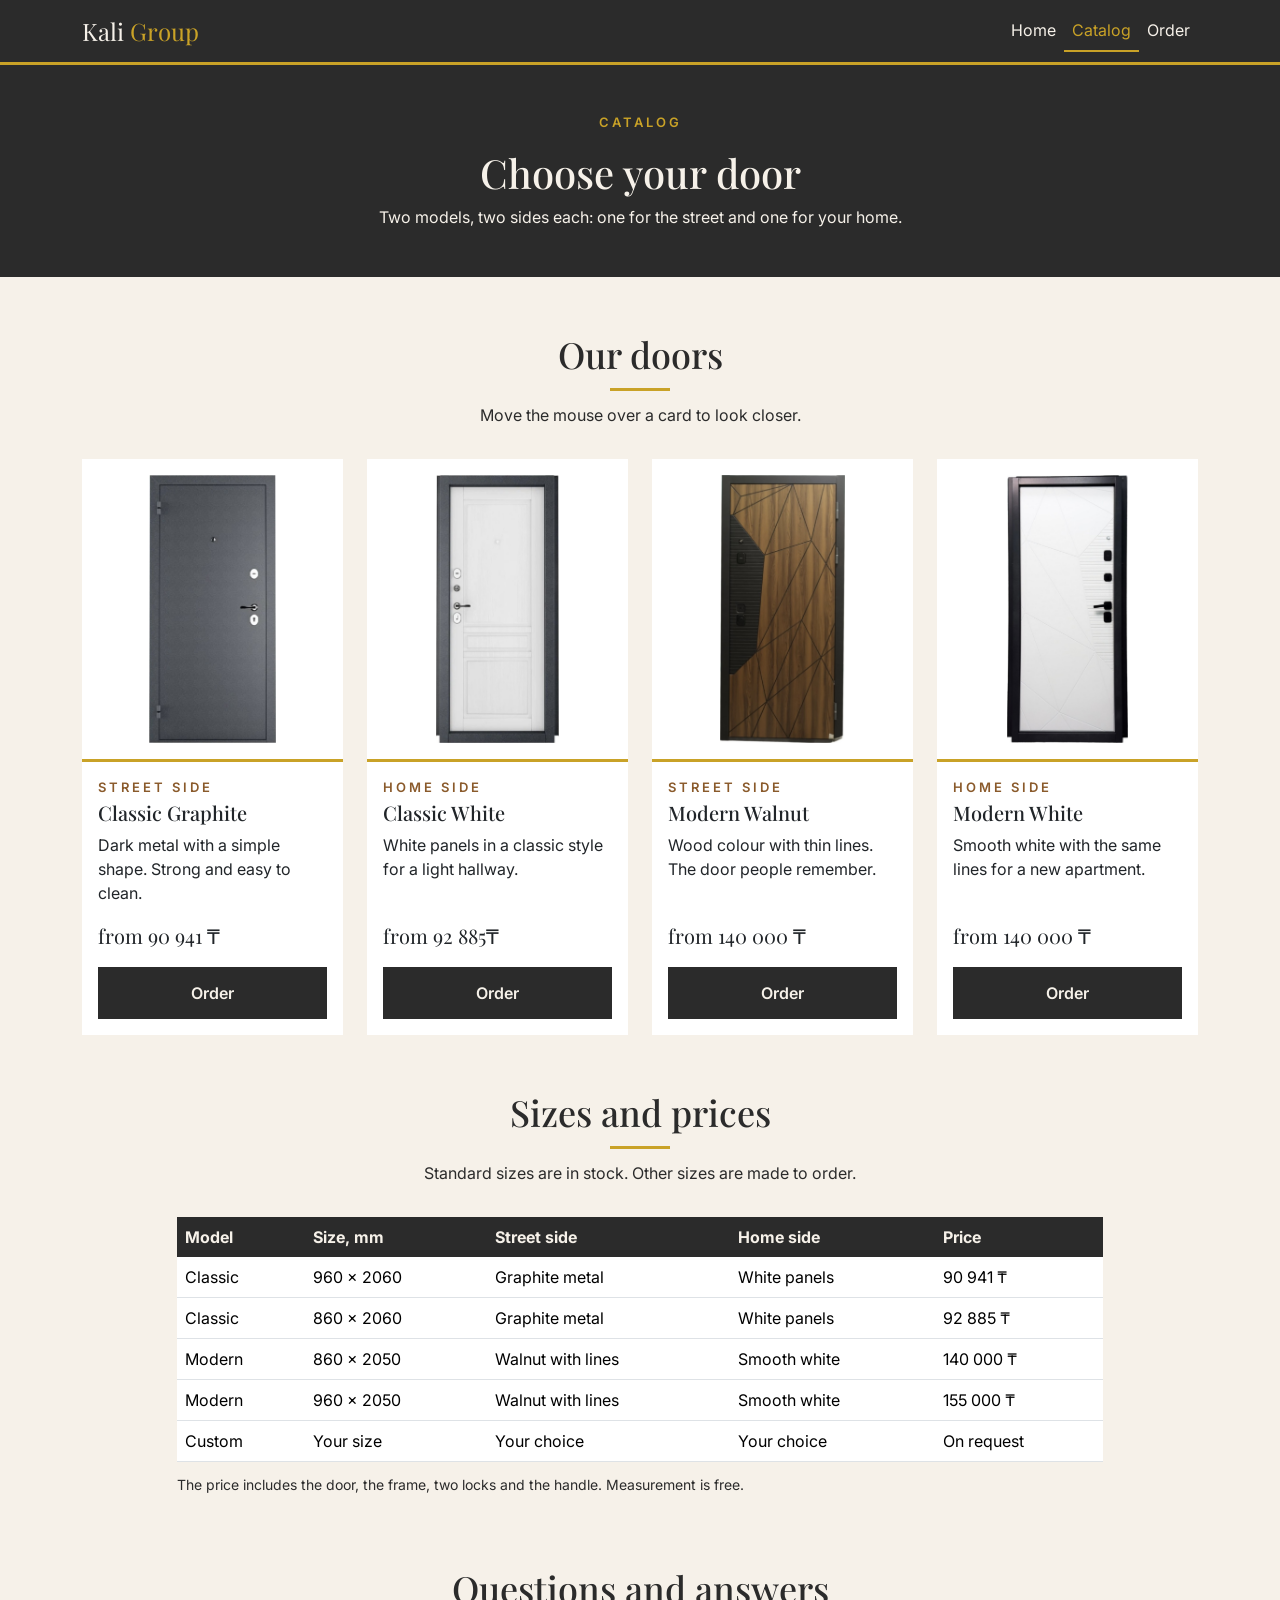
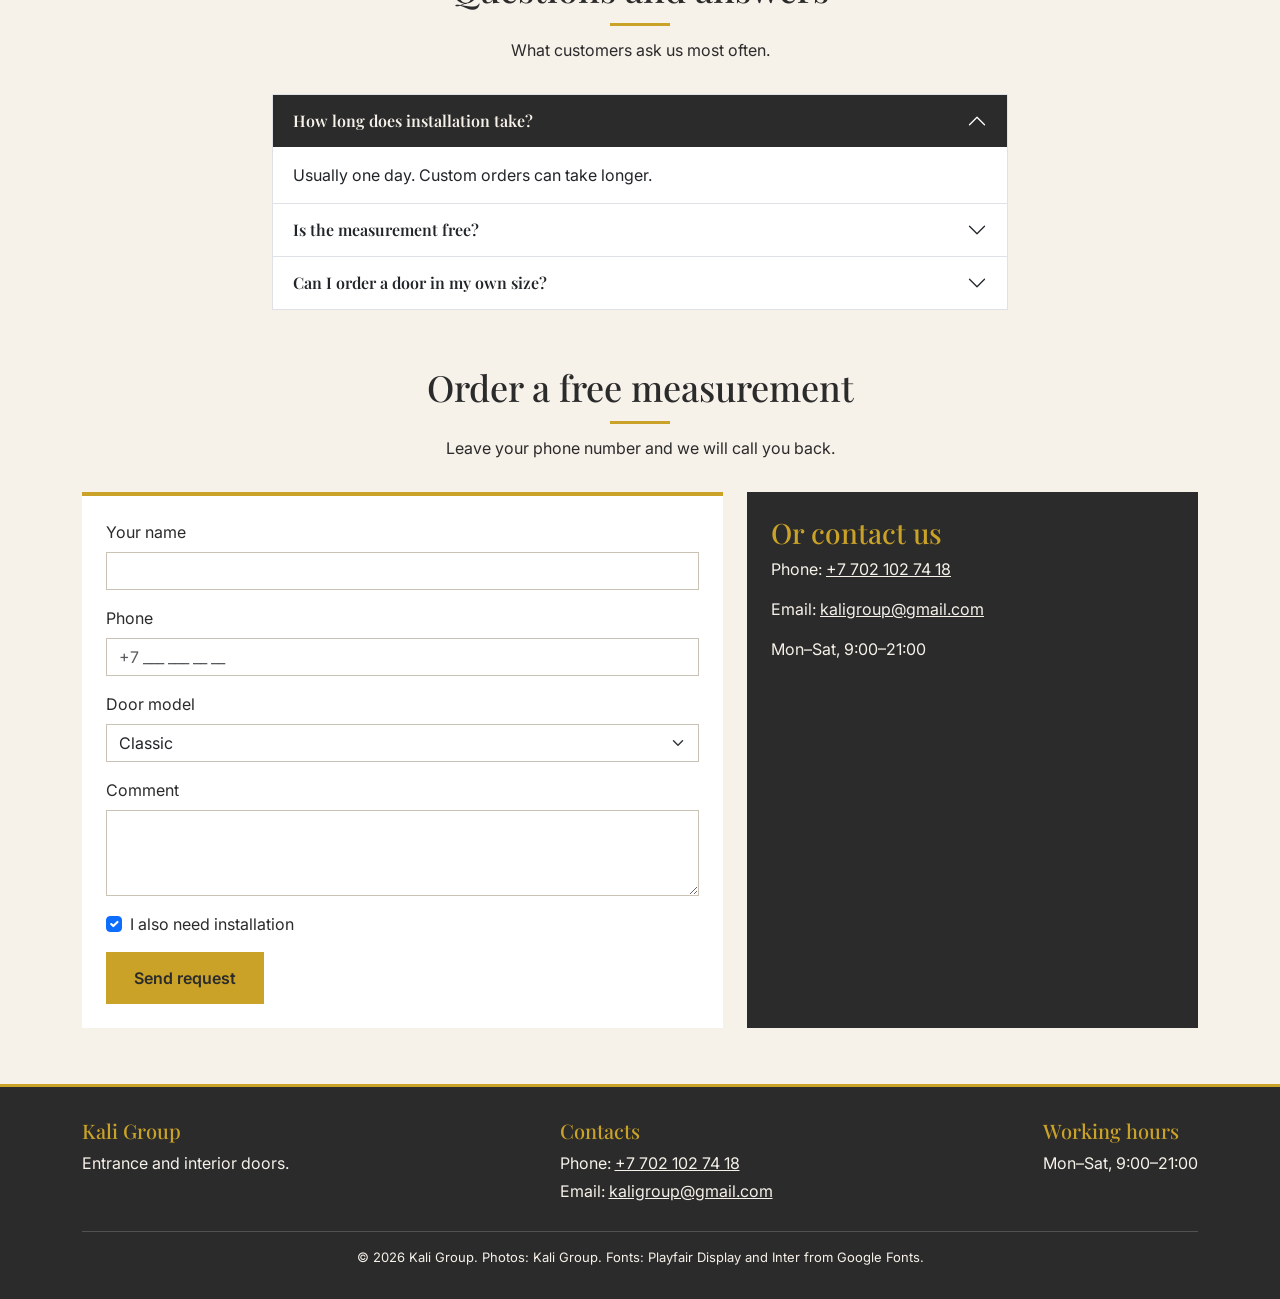
==== catalog.html @ c983450b "Add files via upload" ====
<!DOCTYPE html>
<html lang="en">
<head>
  <meta charset="UTF-8">
  <meta name="viewport" content="width=device-width, initial-scale=1">
  <title>Catalog | Kali Group</title>

  <link href="https://fonts.googleapis.com/css2?family=Inter:wght@400;600&family=Playfair+Display:wght@600;700&display=swap" rel="stylesheet">
  <link href="https://cdn.jsdelivr.net/npm/bootstrap@5.3.3/dist/css/bootstrap.min.css" rel="stylesheet">
  <link href="style.css" rel="stylesheet">
</head>
<body>

  <header class="sticky-top">
    <nav class="navbar navbar-expand-md site-nav">
      <div class="container">
        <a class="navbar-brand" href="index.html">Kali <span>Group</span></a>

        <button class="navbar-toggler" type="button" data-bs-toggle="collapse" data-bs-target="#mainMenu"
                aria-controls="mainMenu" aria-expanded="false" aria-label="Open menu">
          <span class="navbar-toggler-icon"></span>
        </button>

        <div class="collapse navbar-collapse" id="mainMenu">
          <ul class="navbar-nav ms-auto">
            <li class="nav-item"><a class="nav-link" href="index.html">Home</a></li>
            <li class="nav-item"><a class="nav-link active" href="catalog.html">Catalog</a></li>
            <li class="nav-item"><a class="nav-link" href="#order">Order</a></li>
          </ul>
        </div>
      </div>
    </nav>
  </header>

  <main>

    <section class="page-head">
      <p class="kicker">Catalog</p>
      <h1>Choose your door</h1>
      <p class="mb-0">Two models, two sides each: one for the street and one for your home.</p>
    </section>

    <section class="section" id="doors">
      <div class="container">
        <h2 class="section-title">Our doors</h2>
        <p class="section-text">Move the mouse over a card to look closer.</p>

        <div class="row g-4">

          <div class="col-12 col-md-6 col-lg-3">
            <article class="card door-card h-100">
              <img src="images/door-classic-outside.jpg" class="card-img-top" alt="Classic door, graphite street side">
              <div class="card-body d-flex flex-column">
                <p class="kicker mb-1">Street side</p>
                <h3 class="h5">Classic Graphite</h3>
                <p>Dark metal with a simple shape. Strong and easy to clean.</p>
                <p class="door-price mt-auto">from 90 941 ₸</p>
                <a href="#order" class="button button-dark text-center">Order</a>
              </div>
            </article>
          </div>

          <div class="col-12 col-md-6 col-lg-3">
            <article class="card door-card h-100">
              <img src="images/door-classic-inside.jpg" class="card-img-top" alt="Classic door, white home side with panels">
              <div class="card-body d-flex flex-column">
                <p class="kicker mb-1">Home side</p>
                <h3 class="h5">Classic White</h3>
                <p>White panels in a classic style for a light hallway.</p>
                <p class="door-price mt-auto">from 92 885₸</p>
                <a href="#order" class="button button-dark text-center">Order</a>
              </div>
            </article>
          </div>

          <div class="col-12 col-md-6 col-lg-3">
            <article class="card door-card h-100">
              <img src="images/door-modern-outside.jpg" class="card-img-top" alt="Modern door, walnut street side with lines">
              <div class="card-body d-flex flex-column">
                <p class="kicker mb-1">Street side</p>
                <h3 class="h5">Modern Walnut</h3>
                <p>Wood colour with thin lines. The door people remember.</p>
                <p class="door-price mt-auto">from 140 000 ₸</p>
                <a href="#order" class="button button-dark text-center">Order</a>
              </div>
            </article>
          </div>

          <div class="col-12 col-md-6 col-lg-3">
            <article class="card door-card h-100">
              <img src="images/door-modern-inside.jpg" class="card-img-top" alt="Modern door, white home side with lines">
              <div class="card-body d-flex flex-column">
                <p class="kicker mb-1">Home side</p>
                <h3 class="h5">Modern White</h3>
                <p>Smooth white with the same lines for a new apartment.</p>
                <p class="door-price mt-auto">from 140 000 ₸</p>
                <a href="#order" class="button button-dark text-center">Order</a>
              </div>
            </article>
          </div>

        </div>
      </div>
    </section>

    <section class="section pt-0" id="prices">
      <div class="container">
        <h2 class="section-title">Sizes and prices</h2>
        <p class="section-text">Standard sizes are in stock. Other sizes are made to order.</p>

        <div class="row justify-content-center">
          <div class="col-12 col-lg-10">
            <div class="table-responsive">
              <table class="table price-table">
                <thead>
                  <tr>
                    <th scope="col">Model</th>
                    <th scope="col">Size, mm</th>
                    <th scope="col" class="d-none d-md-table-cell">Street side</th>
                    <th scope="col" class="d-none d-md-table-cell">Home side</th>
                    <th scope="col">Price</th>
                  </tr>
                </thead>
                <tbody>
                  <tr>
                    <td>Classic</td>
                    <td>960 × 2060</td>
                    <td class="d-none d-md-table-cell">Graphite metal</td>
                    <td class="d-none d-md-table-cell">White panels</td>
                    <td>90 941 ₸</td>
                  </tr>
                  <tr>
                    <td>Classic</td>
                    <td>860 × 2060</td>
                    <td class="d-none d-md-table-cell">Graphite metal</td>
                    <td class="d-none d-md-table-cell">White panels</td>
                    <td>92 885 ₸</td>
                  </tr>
                  <tr>
                    <td>Modern</td>
                    <td>860 × 2050</td>
                    <td class="d-none d-md-table-cell">Walnut with lines</td>
                    <td class="d-none d-md-table-cell">Smooth white</td>
                    <td>140 000 ₸</td>
                  </tr>
                  <tr>
                    <td>Modern</td>
                    <td>960 × 2050</td>
                    <td class="d-none d-md-table-cell">Walnut with lines</td>
                    <td class="d-none d-md-table-cell">Smooth white</td>
                    <td>155 000 ₸</td>
                  </tr>
                  <tr>
                    <td>Custom</td>
                    <td>Your size</td>
                    <td class="d-none d-md-table-cell">Your choice</td>
                    <td class="d-none d-md-table-cell">Your choice</td>
                    <td>On request</td>
                  </tr>
                </tbody>
              </table>
            </div>
            <p class="table-note">The price includes the door, the frame, two locks and the handle. Measurement is free.</p>
          </div>
        </div>
      </div>
    </section>

    <section class="section pt-0 faq" id="faq">
      <div class="container">
        <h2 class="section-title">Questions and answers</h2>
        <p class="section-text">What customers ask us most often.</p>

        <div class="row justify-content-center">
          <div class="col-12 col-lg-8">
            <div class="accordion" id="faqList">

              <div class="accordion-item">
                <h3 class="accordion-header">
                  <button class="accordion-button" type="button" data-bs-toggle="collapse" data-bs-target="#faq1">
                    How long does installation take?
                  </button>
                </h3>
                <div id="faq1" class="accordion-collapse collapse show" data-bs-parent="#faqList">
                  <div class="accordion-body">Usually one day. Custom orders can take longer.</div>
                </div>
              </div>

              <div class="accordion-item">
                <h3 class="accordion-header">
                  <button class="accordion-button collapsed" type="button" data-bs-toggle="collapse" data-bs-target="#faq2">
                    Is the measurement free?
                  </button>
                </h3>
                <div id="faq2" class="accordion-collapse collapse" data-bs-parent="#faqList">
                  <div class="accordion-body">Yes, the measurement is free when you order a door from us.</div>
                </div>
              </div>

              <div class="accordion-item">
                <h3 class="accordion-header">
                  <button class="accordion-button collapsed" type="button" data-bs-toggle="collapse" data-bs-target="#faq3">
                    Can I order a door in my own size?
                  </button>
                </h3>
                <div id="faq3" class="accordion-collapse collapse" data-bs-parent="#faqList">
                  <div class="accordion-body">Yes, we make doors in any size and colour.</div>
                </div>
              </div>

            </div>
          </div>
        </div>
      </div>
    </section>

    <section class="section pt-0" id="order">
      <div class="container">
        <h2 class="section-title">Order a free measurement</h2>
        <p class="section-text">Leave your phone number and we will call you back.</p>

        <div class="row g-4">

          <div class="col-12 col-md-7">
            <form class="order-form">
              <div class="mb-3">
                <label for="name" class="form-label">Your name</label>
                <input type="text" id="name" name="name" class="form-control" required>
              </div>
              <div class="mb-3">
                <label for="phone" class="form-label">Phone</label>
                <input type="tel" id="phone" name="phone" class="form-control" placeholder="+7 ___ ___ __ __" required>
              </div>
              <div class="mb-3">
                <label for="model" class="form-label">Door model</label>
                <select id="model" name="model" class="form-select">
                  <option>Classic</option>
                  <option>Modern</option>
                  <option>Custom size</option>
                  <option>I need advice</option>
                </select>
              </div>
              <div class="mb-3">
                <label for="message" class="form-label">Comment</label>
                <textarea id="message" name="message" class="form-control" rows="3"></textarea>
              </div>
              <div class="form-check mb-3">
                <input type="checkbox" id="install" name="install" class="form-check-input" checked>
                <label for="install" class="form-check-label">I also need installation</label>
              </div>
              <button type="submit" class="button">Send request</button>
            </form>
          </div>

          <div class="col-12 col-md-5">
            <aside class="order-info">
              <h3>Or contact us</h3>
              <p>Phone: <a href="tel:+77021027418">+7 702 102 74 18</a></p>
              <p>Email: <a href="mailto:kaligroup@gmail.com">kaligroup@gmail.com</a></p>
              <p class="mb-0">Mon–Sat, 9:00–21:00</p>
            </aside>
          </div>

        </div>
      </div>
    </section>

  </main>

  <footer class="site-footer">
    <div class="container">
      <div class="footer-inner">
        <div>
          <h3>Kali Group</h3>
          <p>Entrance and interior doors.</p>
        </div>
        <div>
          <h3>Contacts</h3>
          <p>Phone: <a href="tel:+77021027418">+7 702 102 74 18</a></p>
          <p>Email: <a href="mailto:kaligroup@gmail.com">kaligroup@gmail.com</a></p>
        </div>
        <div>
          <h3>Working hours</h3>
          <p>Mon–Sat, 9:00–21:00</p>
        </div>
      </div>
      <p class="footer-credit">&copy; 2026 Kali Group. Photos: Kali Group. Fonts: Playfair Display and Inter from Google Fonts.</p>
    </div>
  </footer>

  <script src="https://cdn.jsdelivr.net/npm/bootstrap@5.3.3/dist/js/bootstrap.bundle.min.js"></script>
</body>
</html>
---- style.css ----
:root {
  --graphite: #2b2b2b;
  --walnut: #8a5a2b;
  --cream: #f6f1e9;
  --brass: #c9a227;
  --white: #ffffff;
}

html {
  scroll-behavior: smooth;
}

body {
  font-family: "Inter", sans-serif;
  background-color: var(--cream);
  color: var(--graphite);
}

h1, h2, h3 {
  font-family: "Playfair Display", serif;
}

section {
  scroll-margin-top: 70px;
}

.section {
  padding: 56px 0;
}

.section-title {
  text-align: center;
  font-size: 30px;
  margin-bottom: 12px;
}

.section-title::after {
  content: "";
  display: block;
  width: 60px;
  height: 3px;
  margin: 12px auto 0;
  background-color: var(--brass);
}

.section-text {
  text-align: center;
  margin-bottom: 32px;
}

.kicker {
  text-transform: uppercase;
  letter-spacing: 3px;
  font-size: 13px;
  font-weight: 600;
  color: var(--walnut);
}

/* Buttons */

.button {
  display: inline-block;
  padding: 12px 26px;
  border: 2px solid var(--brass);
  background-color: var(--brass);
  color: var(--graphite);
  font-weight: 600;
  text-decoration: none;
  transition: background-color 0.3s, color 0.3s, border-color 0.3s;
}

.button:hover {
  background-color: var(--walnut);
  border-color: var(--walnut);
  color: var(--cream);
}

.button-line {
  background-color: transparent;
  border-color: var(--graphite);
}

.button-line:hover {
  background-color: var(--graphite);
  border-color: var(--graphite);
}

.button-dark {
  background-color: var(--graphite);
  border-color: var(--graphite);
  color: var(--cream);
}

/* Navbar */

.site-nav {
  background-color: var(--graphite);
  border-bottom: 3px solid var(--brass);
}

.site-nav .navbar-brand {
  font-family: "Playfair Display", serif;
  font-size: 24px;
  color: var(--cream);
}

.site-nav .navbar-brand span {
  color: var(--brass);
}

.site-nav .nav-link {
  color: var(--cream);
  border-bottom: 2px solid transparent;
  transition: color 0.3s, border-color 0.3s;
}

.site-nav .nav-link:hover,
.site-nav .nav-link.active {
  color: var(--brass);
  border-bottom-color: var(--brass);
}

.site-nav .navbar-toggler {
  border-color: var(--brass);
  border-radius: 0;
}

.site-nav .navbar-toggler-icon {
  filter: invert(1);
}

/* Hero with the door */

.hero {
  padding: 48px 0;
  overflow: hidden;
}

.hero h1 {
  font-size: 36px;
  font-weight: 700;
}

.door {
  display: grid;
  width: 200px;
  height: 412px;
  margin: 0 auto;
  border: 10px solid var(--graphite);
  perspective: 1200px;
  cursor: pointer;
  box-shadow: 0 20px 30px rgba(0, 0, 0, 0.25);
}

.door-room,
.door-leaf {
  grid-area: 1 / 1;
}

.door-room {
  display: flex;
  align-items: center;
  justify-content: center;
  text-align: center;
  background: radial-gradient(circle, #fff7d6, #e8c96a);
  font-family: "Playfair Display", serif;
  font-size: 24px;
  color: var(--walnut);
}

.door-leaf {
  background-image: url("images/door-modern-outside.jpg");
  background-size: cover;
  background-position: center;
  transform-origin: left center;
  transition: transform 1s;
}

.door:hover .door-leaf,
.door:focus .door-leaf {
  transform: rotateY(-75deg);
}

.door-hint {
  margin-top: 16px;
  text-align: center;
  font-size: 14px;
  color: var(--walnut);
}

/* Services: own Grid */

.services {
  padding: 56px 16px;
  background-color: var(--graphite);
  color: var(--cream);
}

.services-inner {
  max-width: 1140px;
  margin: 0 auto;
}

.services-list {
  display: grid;
  grid-template-columns: 1fr;
  gap: 16px;
}

.service-item {
  padding: 24px;
  border: 1px solid rgba(201, 162, 39, 0.4);
  transition: transform 0.3s, border-color 0.3s;
}

.service-item:hover {
  transform: translateY(-6px);
  border-color: var(--brass);
}

.service-number {
  font-family: "Playfair Display", serif;
  font-size: 32px;
  color: var(--brass);
}

.service-item h3 {
  font-size: 20px;
  margin-bottom: 8px;
}

.service-item p {
  margin-bottom: 0;
}

/* Steps: Flexbox */

.steps {
  display: flex;
  flex-direction: column;
  gap: 16px;
}

.step {
  flex: 1 1 40%;
  padding: 24px;
  background-color: var(--white);
  border-top: 4px solid var(--walnut);
  text-align: center;
}

.step-number {
  display: flex;
  align-items: center;
  justify-content: center;
  width: 48px;
  height: 48px;
  margin: 0 auto 12px;
  border-radius: 50%;
  background-color: var(--graphite);
  color: var(--brass);
  font-family: "Playfair Display", serif;
  font-size: 20px;
}

.step h3 {
  font-size: 18px;
}

.step p {
  margin-bottom: 0;
}

/* Photo with text */

.photo-frame {
  padding: 12px;
  background-color: var(--white);
  box-shadow: 12px 12px 0 var(--walnut);
}

.check-list {
  padding-left: 20px;
  list-style: square;
}

.check-list li {
  margin-bottom: 8px;
}

.check-list li::marker {
  color: var(--brass);
}

/* Call to action and footer */

.cta {
  padding: 48px 16px;
  background-color: var(--walnut);
  color: var(--cream);
  text-align: center;
}

.cta h2 {
  margin-bottom: 16px;
}

.site-footer {
  padding: 32px 0 16px;
  background-color: var(--graphite);
  color: var(--cream);
  border-top: 3px solid var(--brass);
}

.footer-inner {
  display: flex;
  flex-direction: column;
  gap: 24px;
}

.footer-inner h3 {
  font-size: 20px;
  color: var(--brass);
}

.footer-inner p {
  margin-bottom: 4px;
}

.footer-inner a {
  color: var(--cream);
}

.footer-credit {
  margin-top: 24px;
  padding-top: 16px;
  border-top: 1px solid rgba(246, 241, 233, 0.2);
  font-size: 13px;
  text-align: center;
}

/* Catalog page */

.page-head {
  padding: 48px 16px;
  background-color: var(--graphite);
  color: var(--cream);
  text-align: center;
}

.page-head .kicker {
  color: var(--brass);
}

.door-card {
  border: none;
  border-radius: 0;
  overflow: hidden;
  transition: transform 0.3s, box-shadow 0.3s;
}

.door-card:hover {
  transform: translateY(-8px);
  box-shadow: 0 12px 24px rgba(0, 0, 0, 0.15);
}

.door-card img {
  height: 300px;
  padding: 16px;
  object-fit: contain;
  transition: transform 0.4s;
}

.door-card:hover img {
  transform: scale(1.06);
}

.door-card .card-body {
  border-top: 3px solid var(--brass);
}

.door-price {
  font-family: "Playfair Display", serif;
  font-size: 20px;
}

.price-table {
  margin-bottom: 0;
}

.price-table thead th {
  background-color: var(--graphite);
  color: var(--cream);
  border: none;
}

.price-table td {
  background-color: var(--white);
  vertical-align: middle;
}

.price-table tbody tr:hover td {
  background-color: #efe6d6;
}

.table-note {
  margin-top: 12px;
  font-size: 14px;
}

.faq .accordion {
  --bs-accordion-border-radius: 0;
  --bs-accordion-inner-border-radius: 0;
}

.faq .accordion-button {
  font-weight: 600;
}

.faq .accordion-button:not(.collapsed) {
  background-color: var(--graphite);
  color: var(--cream);
  box-shadow: none;
}

.faq .accordion-button:not(.collapsed)::after {
  filter: invert(1) brightness(2);
}

.faq .accordion-button:focus {
  box-shadow: none;
  border-color: var(--brass);
}

.order-form {
  padding: 24px;
  background-color: var(--white);
  border-top: 4px solid var(--brass);
}

.order-form .form-control,
.order-form .form-select {
  border-radius: 0;
  border-color: #c9c2b5;
}

.order-form .form-control:focus,
.order-form .form-select:focus {
  border-color: var(--brass);
  box-shadow: 0 0 0 3px rgba(201, 162, 39, 0.25);
}

.order-info {
  height: 100%;
  padding: 24px;
  background-color: var(--graphite);
  color: var(--cream);
}

.order-info h3 {
  color: var(--brass);
}

.order-info a {
  color: var(--cream);
}

/* Media queries (mobile-first) */

@media (min-width: 768px) {
  .section-title {
    font-size: 36px;
  }

  .hero {
    padding: 72px 0;
  }

  .hero h1 {
    font-size: 48px;
  }

  .door {
    width: 250px;
    height: 516px;
  }

  .services {
    padding: 72px 24px;
  }

  .services-list {
    grid-template-columns: 1fr 1fr;
    gap: 24px;
  }

  .steps {
    flex-direction: row;
    flex-wrap: wrap;
  }

  .footer-inner {
    flex-direction: row;
    justify-content: space-between;
  }
}

@media (min-width: 1024px) {
  .hero h1 {
    font-size: 56px;
  }

  .services-list {
    grid-template-columns: 1fr 1fr 1fr;
  }

  .step {
    flex: 1 1 20%;
  }
}

@media (prefers-reduced-motion: reduce) {
  .door-leaf,
  .door-card,
  .door-card img,
  .service-item {
    transition: none;
  }
}
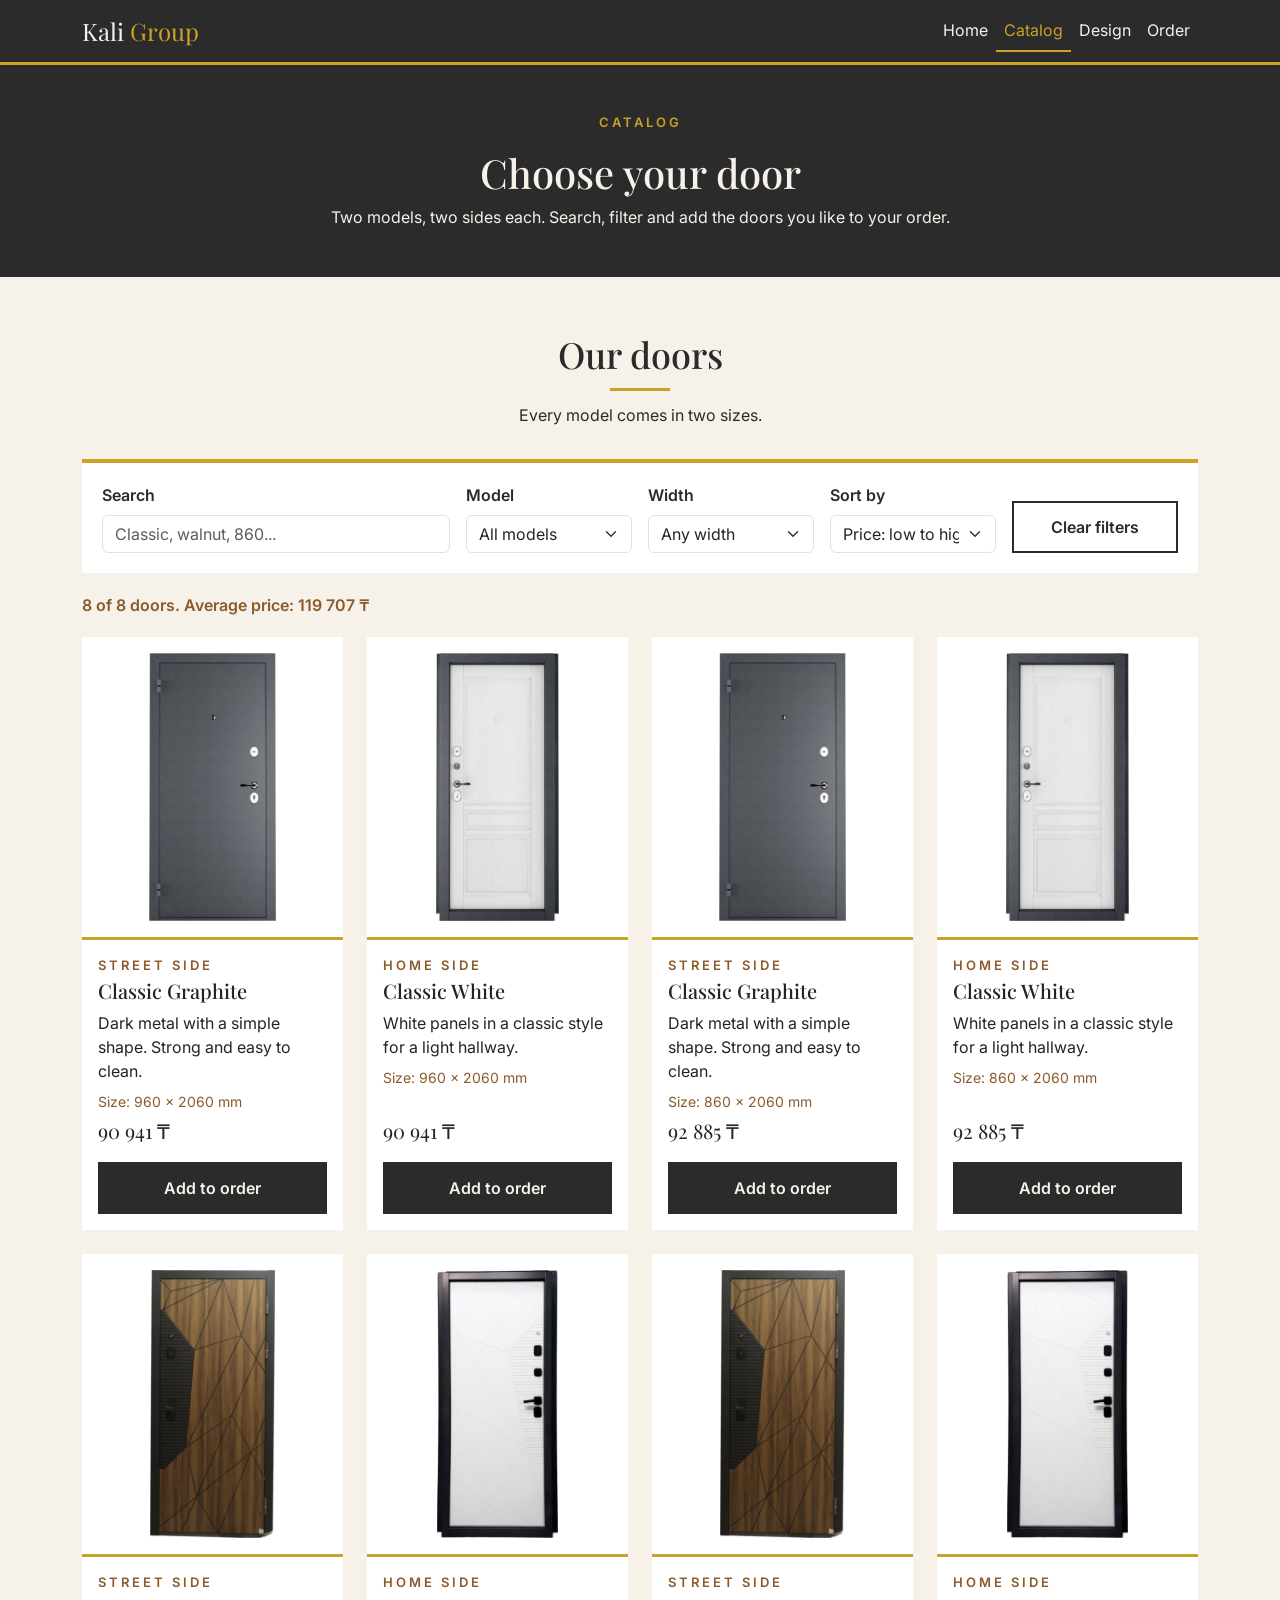
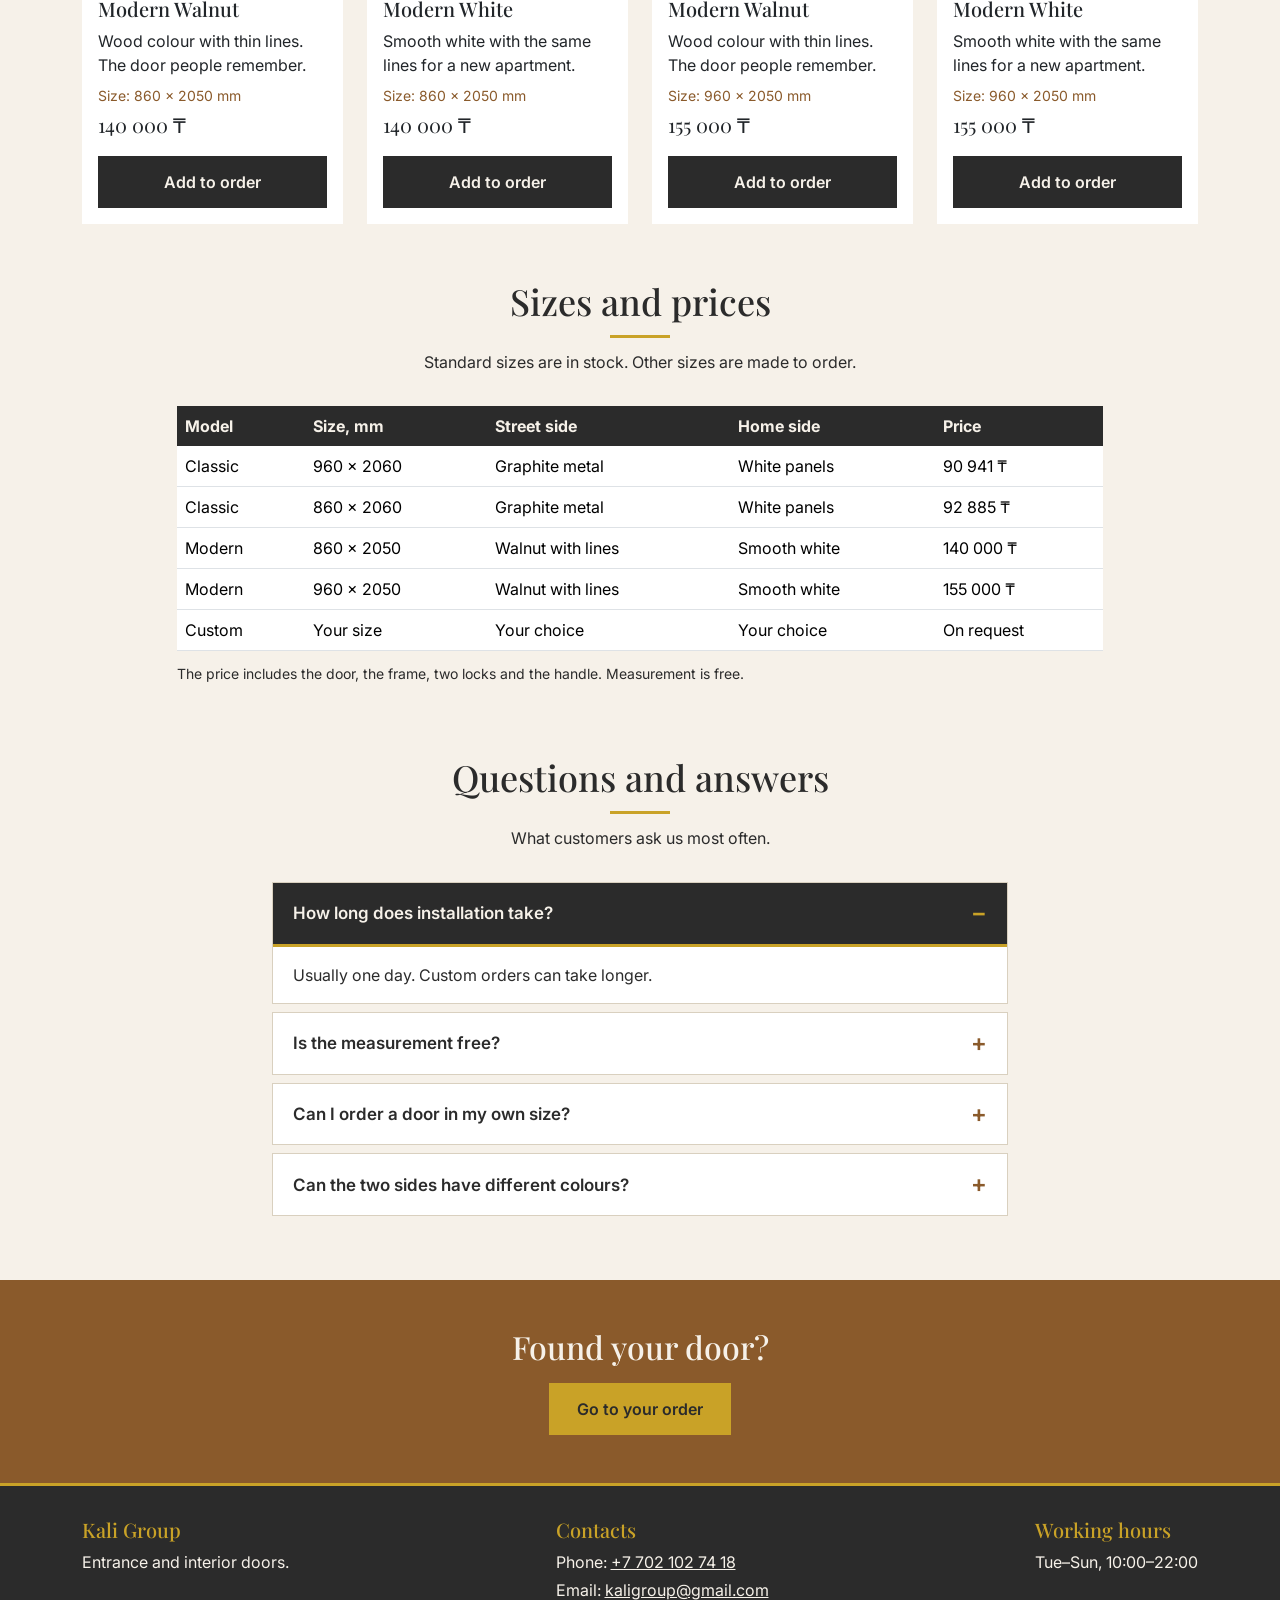
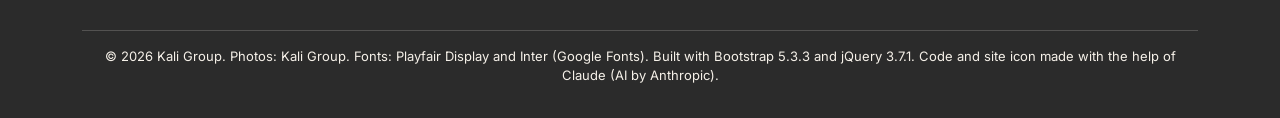
==== commit 05c131dc: "Add files via upload    git add favicon.* images/ && git commit -m "Add site icon"    git add css/ " ====
--- a/catalog.html
+++ b/catalog.html
@@ -4,15 +4,22 @@
   <meta charset="UTF-8">
   <meta name="viewport" content="width=device-width, initial-scale=1">
   <title>Catalog | Kali Group</title>
+  <meta name="description" content="Entrance and interior doors from Kali Group: search, filter, compare prices and add doors to your order.">
+  <meta name="theme-color" content="#2b2b2b">
+
+  <link rel="icon" href="favicon.svg" type="image/svg+xml">
+  <link rel="icon" href="images/favicon-32.png" sizes="32x32" type="image/png">
+  <link rel="icon" href="favicon.ico" sizes="48x48">
+  <link rel="apple-touch-icon" href="images/apple-touch-icon.png">
 
   <link href="https://fonts.googleapis.com/css2?family=Inter:wght@400;600&family=Playfair+Display:wght@600;700&display=swap" rel="stylesheet">
   <link href="https://cdn.jsdelivr.net/npm/bootstrap@5.3.3/dist/css/bootstrap.min.css" rel="stylesheet">
-  <link href="style.css" rel="stylesheet">
+  <link href="css/style.css" rel="stylesheet">
 </head>
 <body>
 
   <header class="sticky-top">
-    <nav class="navbar navbar-expand-md site-nav">
+    <nav class="navbar navbar-expand-md site-nav" aria-label="Main menu">
       <div class="container">
         <a class="navbar-brand" href="index.html">Kali <span>Group</span></a>
 
@@ -24,8 +31,9 @@
         <div class="collapse navbar-collapse" id="mainMenu">
           <ul class="navbar-nav ms-auto">
             <li class="nav-item"><a class="nav-link" href="index.html">Home</a></li>
-            <li class="nav-item"><a class="nav-link active" href="catalog.html">Catalog</a></li>
-            <li class="nav-item"><a class="nav-link" href="#order">Order</a></li>
+            <li class="nav-item"><a class="nav-link active" href="catalog.html" aria-current="page">Catalog</a></li>
+            <li class="nav-item"><a class="nav-link" href="design.html">Design</a></li>
+            <li class="nav-item"><a class="nav-link" href="order.html">Order <span class="cart-count d-none" aria-label="doors in your order">0</span></a></li>
           </ul>
         </div>
       </div>
@@ -37,69 +45,60 @@
     <section class="page-head">
       <p class="kicker">Catalog</p>
       <h1>Choose your door</h1>
-      <p class="mb-0">Two models, two sides each: one for the street and one for your home.</p>
+      <p class="mb-0">Two models, two sides each. Search, filter and add the doors you like to your order.</p>
     </section>
 
     <section class="section" id="doors">
       <div class="container">
         <h2 class="section-title">Our doors</h2>
-        <p class="section-text">Move the mouse over a card to look closer.</p>
-
-        <div class="row g-4">
-
-          <div class="col-12 col-md-6 col-lg-3">
-            <article class="card door-card h-100">
-              <img src="images/door-classic-outside.jpg" class="card-img-top" alt="Classic door, graphite street side">
-              <div class="card-body d-flex flex-column">
-                <p class="kicker mb-1">Street side</p>
-                <h3 class="h5">Classic Graphite</h3>
-                <p>Dark metal with a simple shape. Strong and easy to clean.</p>
-                <p class="door-price mt-auto">from 90 941 ₸</p>
-                <a href="#order" class="button button-dark text-center">Order</a>
-              </div>
-            </article>
+        <p class="section-text">Every model comes in two sizes.</p>
+
+        <div class="filters mb-3" role="search" aria-label="Find a door">
+          <div class="row g-3 align-items-end">
+            <div class="col-12 col-lg-4">
+              <label for="search" class="form-label">Search</label>
+              <input type="search" id="search" class="form-control" placeholder="Classic, walnut, 860..." maxlength="40" autocomplete="off">
+            </div>
+            <div class="col-6 col-md-3 col-lg-2">
+              <label for="modelFilter" class="form-label">Model</label>
+              <select id="modelFilter" class="form-select">
+                <option value="all">All models</option>
+                <option value="Classic">Classic</option>
+                <option value="Modern">Modern</option>
+              </select>
+            </div>
+            <div class="col-6 col-md-3 col-lg-2">
+              <label for="sizeFilter" class="form-label">Width</label>
+              <select id="sizeFilter" class="form-select">
+                <option value="all">Any width</option>
+                <option value="860">860 mm</option>
+                <option value="960">960 mm</option>
+              </select>
+            </div>
+            <div class="col-6 col-md-3 col-lg-2">
+              <label for="sortBy" class="form-label">Sort by</label>
+              <select id="sortBy" class="form-select">
+                <option value="low">Price: low to high</option>
+                <option value="high">Price: high to low</option>
+                <option value="name">Name A–Z</option>
+              </select>
+            </div>
+            <div class="col-6 col-md-3 col-lg-2">
+              <button type="button" class="button button-line w-100" id="resetFilters">Clear filters</button>
+            </div>
           </div>
-
-          <div class="col-12 col-md-6 col-lg-3">
-            <article class="card door-card h-100">
-              <img src="images/door-classic-inside.jpg" class="card-img-top" alt="Classic door, white home side with panels">
-              <div class="card-body d-flex flex-column">
-                <p class="kicker mb-1">Home side</p>
-                <h3 class="h5">Classic White</h3>
-                <p>White panels in a classic style for a light hallway.</p>
-                <p class="door-price mt-auto">from 92 885₸</p>
-                <a href="#order" class="button button-dark text-center">Order</a>
-              </div>
-            </article>
-          </div>
-
-          <div class="col-12 col-md-6 col-lg-3">
-            <article class="card door-card h-100">
-              <img src="images/door-modern-outside.jpg" class="card-img-top" alt="Modern door, walnut street side with lines">
-              <div class="card-body d-flex flex-column">
-                <p class="kicker mb-1">Street side</p>
-                <h3 class="h5">Modern Walnut</h3>
-                <p>Wood colour with thin lines. The door people remember.</p>
-                <p class="door-price mt-auto">from 140 000 ₸</p>
-                <a href="#order" class="button button-dark text-center">Order</a>
-              </div>
-            </article>
-          </div>
-
-          <div class="col-12 col-md-6 col-lg-3">
-            <article class="card door-card h-100">
-              <img src="images/door-modern-inside.jpg" class="card-img-top" alt="Modern door, white home side with lines">
-              <div class="card-body d-flex flex-column">
-                <p class="kicker mb-1">Home side</p>
-                <h3 class="h5">Modern White</h3>
-                <p>Smooth white with the same lines for a new apartment.</p>
-                <p class="door-price mt-auto">from 140 000 ₸</p>
-                <a href="#order" class="button button-dark text-center">Order</a>
-              </div>
-            </article>
-          </div>
-
-        </div>
+        </div>
+
+        <p class="result-info" id="resultInfo" aria-live="polite"></p>
+
+        <div class="row g-4" id="doorGrid"></div>
+
+        <div class="empty-state d-none" id="emptyState">
+          <h3 class="h5">No doors found</h3>
+          <p>Try another word or clear the filters.</p>
+          <button type="button" class="button button-dark" id="emptyReset">Clear filters</button>
+        </div>
+        <noscript><p>Please turn on JavaScript to see the doors.</p></noscript>
       </div>
     </section>
 
@@ -166,103 +165,42 @@
       </div>
     </section>
 
-    <section class="section pt-0 faq" id="faq">
+    <section class="section pt-0" id="faq">
       <div class="container">
         <h2 class="section-title">Questions and answers</h2>
         <p class="section-text">What customers ask us most often.</p>
 
         <div class="row justify-content-center">
           <div class="col-12 col-lg-8">
-            <div class="accordion" id="faqList">
-
-              <div class="accordion-item">
-                <h3 class="accordion-header">
-                  <button class="accordion-button" type="button" data-bs-toggle="collapse" data-bs-target="#faq1">
-                    How long does installation take?
-                  </button>
-                </h3>
-                <div id="faq1" class="accordion-collapse collapse show" data-bs-parent="#faqList">
-                  <div class="accordion-body">Usually one day. Custom orders can take longer.</div>
-                </div>
-              </div>
-
-              <div class="accordion-item">
-                <h3 class="accordion-header">
-                  <button class="accordion-button collapsed" type="button" data-bs-toggle="collapse" data-bs-target="#faq2">
-                    Is the measurement free?
-                  </button>
-                </h3>
-                <div id="faq2" class="accordion-collapse collapse" data-bs-parent="#faqList">
-                  <div class="accordion-body">Yes, the measurement is free when you order a door from us.</div>
-                </div>
-              </div>
-
-              <div class="accordion-item">
-                <h3 class="accordion-header">
-                  <button class="accordion-button collapsed" type="button" data-bs-toggle="collapse" data-bs-target="#faq3">
-                    Can I order a door in my own size?
-                  </button>
-                </h3>
-                <div id="faq3" class="accordion-collapse collapse" data-bs-parent="#faqList">
-                  <div class="accordion-body">Yes, we make doors in any size and colour.</div>
-                </div>
-              </div>
-
-            </div>
+
+            <div class="faq-item">
+              <h3><button type="button" class="faq-question" id="faqQ1" aria-expanded="true" aria-controls="faqA1">How long does installation take?</button></h3>
+              <div class="faq-answer" id="faqA1" role="region" aria-labelledby="faqQ1" style="display: block;">Usually one day. Custom orders can take longer.</div>
+            </div>
+
+            <div class="faq-item">
+              <h3><button type="button" class="faq-question" id="faqQ2" aria-expanded="false" aria-controls="faqA2">Is the measurement free?</button></h3>
+              <div class="faq-answer" id="faqA2" role="region" aria-labelledby="faqQ2">Yes, the measurement is free when you order a door from us.</div>
+            </div>
+
+            <div class="faq-item">
+              <h3><button type="button" class="faq-question" id="faqQ3" aria-expanded="false" aria-controls="faqA3">Can I order a door in my own size?</button></h3>
+              <div class="faq-answer" id="faqA3" role="region" aria-labelledby="faqQ3">Yes, we make doors in any size and colour.</div>
+            </div>
+
+            <div class="faq-item">
+              <h3><button type="button" class="faq-question" id="faqQ4" aria-expanded="false" aria-controls="faqA4">Can the two sides have different colours?</button></h3>
+              <div class="faq-answer" id="faqA4" role="region" aria-labelledby="faqQ4">Yes. Open the <a href="design.html">Design page</a> and try the colours of both sides before you order.</div>
+            </div>
+
           </div>
         </div>
       </div>
     </section>
 
-    <section class="section pt-0" id="order">
-      <div class="container">
-        <h2 class="section-title">Order a free measurement</h2>
-        <p class="section-text">Leave your phone number and we will call you back.</p>
-
-        <div class="row g-4">
-
-          <div class="col-12 col-md-7">
-            <form class="order-form">
-              <div class="mb-3">
-                <label for="name" class="form-label">Your name</label>
-                <input type="text" id="name" name="name" class="form-control" required>
-              </div>
-              <div class="mb-3">
-                <label for="phone" class="form-label">Phone</label>
-                <input type="tel" id="phone" name="phone" class="form-control" placeholder="+7 ___ ___ __ __" required>
-              </div>
-              <div class="mb-3">
-                <label for="model" class="form-label">Door model</label>
-                <select id="model" name="model" class="form-select">
-                  <option>Classic</option>
-                  <option>Modern</option>
-                  <option>Custom size</option>
-                  <option>I need advice</option>
-                </select>
-              </div>
-              <div class="mb-3">
-                <label for="message" class="form-label">Comment</label>
-                <textarea id="message" name="message" class="form-control" rows="3"></textarea>
-              </div>
-              <div class="form-check mb-3">
-                <input type="checkbox" id="install" name="install" class="form-check-input" checked>
-                <label for="install" class="form-check-label">I also need installation</label>
-              </div>
-              <button type="submit" class="button">Send request</button>
-            </form>
-          </div>
-
-          <div class="col-12 col-md-5">
-            <aside class="order-info">
-              <h3>Or contact us</h3>
-              <p>Phone: <a href="tel:+77021027418">+7 702 102 74 18</a></p>
-              <p>Email: <a href="mailto:kaligroup@gmail.com">kaligroup@gmail.com</a></p>
-              <p class="mb-0">Mon–Sat, 9:00–21:00</p>
-            </aside>
-          </div>
-
-        </div>
-      </div>
+    <section class="cta">
+      <h2>Found your door?</h2>
+      <a href="order.html" class="button">Go to your order</a>
     </section>
 
   </main>
@@ -281,13 +219,21 @@
         </div>
         <div>
           <h3>Working hours</h3>
-          <p>Mon–Sat, 9:00–21:00</p>
-        </div>
-      </div>
-      <p class="footer-credit">&copy; 2026 Kali Group. Photos: Kali Group. Fonts: Playfair Display and Inter from Google Fonts.</p>
+          <p>Tue–Sun, 10:00–22:00</p>
+        </div>
+      </div>
+      <p class="footer-credit">&copy; 2026 Kali Group. Photos: Kali Group. Fonts: Playfair Display and Inter (Google Fonts). Built with Bootstrap 5.3.3 and jQuery 3.7.1. Code and site icon made with the help of Claude (AI by Anthropic).</p>
     </div>
   </footer>
 
+  <button type="button" class="to-top" id="toTop" aria-label="Back to top">↑</button>
+  <div class="toast-note" id="toast" role="status" aria-live="polite"></div>
+
+  <script src="https://cdn.jsdelivr.net/npm/jquery@3.7.1/dist/jquery.min.js"></script>
   <script src="https://cdn.jsdelivr.net/npm/bootstrap@5.3.3/dist/js/bootstrap.bundle.min.js"></script>
+  <script src="js/shared.js"></script>
+  <script src="js/effects.js"></script>
+  <script src="js/data.js"></script>
+  <script src="js/catalog.js"></script>
 </body>
-</html>+</html>
--- a/css/style.css
+++ b/css/style.css
@@ -0,0 +1,1249 @@
+:root {
+  --graphite: #2b2b2b;
+  --walnut: #8a5a2b;
+  --cream: #f6f1e9;
+  --brass: #c9a227;
+  --white: #ffffff;
+  --error: #a4372a;
+}
+
+body {
+  font-family: "Inter", sans-serif;
+  background-color: var(--cream);
+  color: var(--graphite);
+}
+
+h1, h2, h3 {
+  font-family: "Playfair Display", serif;
+}
+
+section {
+  scroll-margin-top: 70px;
+}
+
+a:focus-visible,
+button:focus-visible,
+input:focus-visible,
+select:focus-visible,
+textarea:focus-visible {
+  outline: 3px solid var(--brass);
+  outline-offset: 3px;
+}
+
+.section {
+  padding: 56px 0;
+}
+
+.section-title {
+  text-align: center;
+  font-size: 30px;
+  margin-bottom: 12px;
+}
+
+.section-title::after {
+  content: "";
+  display: block;
+  width: 60px;
+  height: 3px;
+  margin: 12px auto 0;
+  background-color: var(--brass);
+}
+
+.section-text {
+  text-align: center;
+  margin-bottom: 32px;
+}
+
+.kicker {
+  text-transform: uppercase;
+  letter-spacing: 3px;
+  font-size: 13px;
+  font-weight: 600;
+  color: var(--walnut);
+}
+
+/* Buttons */
+
+.button {
+  display: inline-block;
+  padding: 12px 26px;
+  border: 2px solid var(--brass);
+  background-color: var(--brass);
+  color: var(--graphite);
+  font-family: inherit;
+  font-size: 16px;
+  font-weight: 600;
+  line-height: 1.5;
+  text-align: center;
+  text-decoration: none;
+  cursor: pointer;
+  transition: background-color 0.3s, color 0.3s, border-color 0.3s, transform 0.2s;
+}
+
+.button:hover {
+  background-color: var(--walnut);
+  border-color: var(--walnut);
+  color: var(--cream);
+  transform: translateY(-2px);
+}
+
+.button:active {
+  transform: translateY(0);
+}
+
+.button-line {
+  background-color: transparent;
+  border-color: var(--graphite);
+}
+
+.button-line:hover {
+  background-color: var(--graphite);
+  border-color: var(--graphite);
+}
+
+.button-dark {
+  background-color: var(--graphite);
+  border-color: var(--graphite);
+  color: var(--cream);
+}
+
+.button-dark:hover {
+  background-color: var(--brass);
+  border-color: var(--brass);
+  color: var(--graphite);
+}
+
+/* Navbar */
+
+.site-nav {
+  background-color: var(--graphite);
+  border-bottom: 3px solid var(--brass);
+}
+
+.site-nav .navbar-brand {
+  font-family: "Playfair Display", serif;
+  font-size: 24px;
+  color: var(--cream);
+}
+
+.site-nav .navbar-brand span {
+  color: var(--brass);
+}
+
+.site-nav .nav-link {
+  color: var(--cream);
+  border-bottom: 2px solid transparent;
+  transition: color 0.3s, border-color 0.3s;
+}
+
+.site-nav .nav-link:hover,
+.site-nav .nav-link.active {
+  color: var(--brass);
+  border-bottom-color: var(--brass);
+}
+
+.site-nav .navbar-toggler {
+  border-color: var(--brass);
+  border-radius: 0;
+}
+
+.site-nav .navbar-toggler-icon {
+  filter: invert(1);
+}
+
+.cart-count {
+  display: inline-block;
+  min-width: 22px;
+  margin-left: 4px;
+  padding: 0 6px;
+  border-radius: 11px;
+  background-color: var(--brass);
+  color: var(--graphite);
+  font-size: 13px;
+  font-weight: 600;
+  line-height: 22px;
+  text-align: center;
+}
+
+/* Hero with the door */
+
+.hero {
+  padding: 48px 0;
+  overflow: hidden;
+}
+
+.hero h1 {
+  font-size: 36px;
+  font-weight: 700;
+}
+
+.door-stage {
+  position: relative;
+  width: max-content;
+  max-width: 100%;
+  margin: 0 auto;
+  padding: 28px 28px 0;
+  background-color: var(--graphite);
+  background-image: repeating-linear-gradient(90deg, rgba(255, 255, 255, 0.04) 0 2px, transparent 2px 40px);
+  box-shadow: 14px 14px 0 var(--walnut);
+  cursor: pointer;
+}
+
+.door-frame {
+  display: grid;
+  width: 200px;
+  height: 412px;
+  border: 10px solid #151515;
+  perspective: 1100px;
+  box-shadow: 0 0 0 2px var(--brass);
+  transition: box-shadow 1.4s;
+}
+
+.door-room,
+.door-leaf {
+  grid-area: 1 / 1;
+}
+
+.door-room {
+  position: relative;
+  background:
+    radial-gradient(circle at 80% 18%, rgba(255, 255, 255, 0.85), transparent 45%),
+    linear-gradient(#f6e3a6, #e8c96a);
+}
+
+.door-room::before {
+  content: "";
+  position: absolute;
+  right: 0;
+  bottom: 0;
+  left: 0;
+  height: 22%;
+  background: linear-gradient(#a8743a, #6f4520);
+}
+
+.door-room::after {
+  content: "";
+  position: absolute;
+  top: 12%;
+  right: 16%;
+  width: 26px;
+  height: 20px;
+  background-color: var(--brass);
+  clip-path: polygon(20% 0, 80% 0, 100% 100%, 0 100%);
+}
+
+.door-leaf {
+  position: relative;
+  z-index: 1;
+  background-image: url("../images/door-modern-outside.jpg");
+  background-size: cover;
+  background-position: center;
+  transform-origin: right center;
+  transition: transform 1.6s cubic-bezier(0.3, 0.7, 0.2, 1), filter 1.6s;
+}
+
+.door-stage.is-open .door-leaf {
+  transform: rotateY(-68deg);
+  filter: brightness(0.7);
+}
+
+.door-stage.is-open .door-frame {
+  box-shadow: 0 0 0 2px var(--brass), 0 0 70px 12px rgba(240, 200, 100, 0.5);
+}
+
+.door-floor {
+  position: relative;
+  height: 46px;
+  margin: 0 -28px;
+  overflow: hidden;
+  border-top: 4px solid var(--brass);
+  background: linear-gradient(#3a2a1a, #231810);
+}
+
+.door-light {
+  position: absolute;
+  top: 0;
+  left: 50%;
+  width: 70%;
+  height: 100%;
+  transform: translateX(-50%);
+  background: linear-gradient(rgba(255, 214, 120, 0.9), transparent);
+  clip-path: polygon(8% 0, 92% 0, 100% 100%, 0 100%);
+  opacity: 0;
+  transition: opacity 1.4s;
+}
+
+.door-stage.is-open .door-light {
+  opacity: 1;
+}
+
+.door-toggle {
+  display: block;
+  margin: 28px auto 0;
+}
+
+/* Services: own Grid */
+
+.services {
+  padding: 56px 16px;
+  background-color: var(--graphite);
+  color: var(--cream);
+}
+
+.services-inner {
+  max-width: 1140px;
+  margin: 0 auto;
+}
+
+.services-list {
+  display: grid;
+  grid-template-columns: 1fr;
+  gap: 16px;
+}
+
+.service-item {
+  padding: 24px;
+  border: 1px solid rgba(201, 162, 39, 0.4);
+  transition: transform 0.3s, border-color 0.3s;
+}
+
+.service-item:hover {
+  transform: translateY(-6px);
+  border-color: var(--brass);
+}
+
+.service-number {
+  font-family: "Playfair Display", serif;
+  font-size: 32px;
+  color: var(--brass);
+}
+
+.service-item h3 {
+  font-size: 20px;
+  margin-bottom: 8px;
+}
+
+.service-item p {
+  margin-bottom: 0;
+}
+
+/* Steps: Flexbox */
+
+.steps {
+  display: flex;
+  flex-direction: column;
+  gap: 16px;
+}
+
+.step {
+  flex: 1 1 40%;
+  padding: 24px;
+  background-color: var(--white);
+  border-top: 4px solid var(--walnut);
+  text-align: center;
+}
+
+.step-number {
+  display: flex;
+  align-items: center;
+  justify-content: center;
+  width: 48px;
+  height: 48px;
+  margin: 0 auto 12px;
+  border-radius: 50%;
+  background-color: var(--graphite);
+  color: var(--brass);
+  font-family: "Playfair Display", serif;
+  font-size: 20px;
+}
+
+.step h3 {
+  font-size: 18px;
+}
+
+.step p {
+  margin-bottom: 0;
+}
+
+/* Two sides: compare slider */
+
+.photo-frame {
+  padding: 12px;
+  background-color: var(--white);
+  box-shadow: 12px 12px 0 var(--walnut);
+}
+
+.compare-frame {
+  width: 324px;
+  max-width: 100%;
+  margin: 0 auto;
+}
+
+.compare {
+  --pos: 50%;
+  position: relative;
+  width: 100%;
+  margin: 0 auto;
+  aspect-ratio: 535 / 1153;
+  overflow: hidden;
+}
+
+.compare img {
+  position: absolute;
+  inset: 0;
+  display: block;
+  width: 100%;
+  height: 100%;
+  object-fit: cover;
+}
+
+.compare-top {
+  position: absolute;
+  inset: 0;
+  clip-path: inset(0 calc(100% - var(--pos)) 0 0);
+}
+
+.compare-line {
+  pointer-events: none;
+  position: absolute;
+  top: 0;
+  bottom: 0;
+  left: var(--pos);
+  width: 3px;
+  margin-left: -1.5px;
+  background-color: var(--brass);
+}
+
+.compare-knob {
+  position: absolute;
+  top: 50%;
+  left: var(--pos);
+  display: flex;
+  align-items: center;
+  justify-content: center;
+  width: 44px;
+  height: 44px;
+  margin: -22px 0 0 -22px;
+  border-radius: 50%;
+  background-color: var(--graphite);
+  color: var(--brass);
+  font-size: 20px;
+  box-shadow: 0 4px 12px rgba(0, 0, 0, 0.35);
+  pointer-events: none;
+}
+
+.compare-tag {
+  position: absolute;
+  top: 12px;
+  padding: 4px 10px;
+  background-color: var(--graphite);
+  color: var(--cream);
+  font-size: 13px;
+  font-weight: 600;
+  pointer-events: none;
+}
+
+.compare-tag-left {
+  left: 12px;
+}
+
+.compare-tag-right {
+  right: 12px;
+}
+
+.compare-range {
+  position: absolute;
+  inset: 0;
+  width: 100%;
+  height: 100%;
+  margin: 0;
+  opacity: 0;
+  cursor: ew-resize;
+}
+
+.compare-range:focus-visible ~ .compare-knob {
+  outline: 3px solid var(--brass);
+  outline-offset: 3px;
+}
+
+.compare-hint {
+  margin: 20px 0 0;
+  text-align: center;
+  font-size: 14px;
+  color: var(--walnut);
+}
+
+.check-list {
+  padding-left: 20px;
+  list-style: square;
+}
+
+.check-list li {
+  margin-bottom: 8px;
+}
+
+.check-list li::marker {
+  color: var(--brass);
+}
+
+/* Call to action and footer */
+
+.cta {
+  padding: 48px 16px;
+  background-color: var(--walnut);
+  color: var(--cream);
+  text-align: center;
+}
+
+.cta h2 {
+  margin-bottom: 16px;
+}
+
+.cta .button-line {
+  border-color: var(--cream);
+  color: var(--cream);
+}
+
+.cta .button-line:hover {
+  background-color: var(--cream);
+  border-color: var(--cream);
+  color: var(--graphite);
+}
+
+.site-footer {
+  padding: 32px 0 16px;
+  background-color: var(--graphite);
+  color: var(--cream);
+  border-top: 3px solid var(--brass);
+}
+
+.footer-inner {
+  display: flex;
+  flex-direction: column;
+  gap: 24px;
+}
+
+.footer-inner h3 {
+  font-size: 20px;
+  color: var(--brass);
+}
+
+.footer-inner p {
+  margin-bottom: 4px;
+}
+
+.footer-inner a {
+  color: var(--cream);
+}
+
+.footer-credit {
+  margin-top: 24px;
+  padding-top: 16px;
+  border-top: 1px solid rgba(246, 241, 233, 0.2);
+  font-size: 13px;
+  text-align: center;
+}
+
+.to-top {
+  position: fixed;
+  right: 16px;
+  bottom: 16px;
+  z-index: 20;
+  display: none;
+  width: 46px;
+  height: 46px;
+  border: 2px solid var(--brass);
+  background-color: var(--graphite);
+  color: var(--brass);
+  font-size: 22px;
+  cursor: pointer;
+  transition: background-color 0.3s, color 0.3s;
+}
+
+.to-top:hover {
+  background-color: var(--brass);
+  color: var(--graphite);
+}
+
+.toast-note {
+  position: fixed;
+  right: 16px;
+  bottom: 74px;
+  left: 16px;
+  z-index: 30;
+  max-width: 420px;
+  margin: 0 auto;
+  padding: 12px 16px;
+  border-left: 4px solid var(--brass);
+  background-color: var(--graphite);
+  color: var(--cream);
+  opacity: 0;
+  pointer-events: none;
+}
+
+/* Inner pages */
+
+.page-head {
+  padding: 48px 16px;
+  background-color: var(--graphite);
+  color: var(--cream);
+  text-align: center;
+}
+
+.page-head .kicker {
+  color: var(--brass);
+}
+
+/* Catalog: filters and cards */
+
+.filters {
+  padding: 20px;
+  background-color: var(--white);
+  border-top: 4px solid var(--brass);
+}
+
+.filters .form-label {
+  font-weight: 600;
+}
+
+.result-info {
+  margin: 20px 0;
+  font-weight: 600;
+  color: var(--walnut);
+}
+
+.door-card {
+  border: none;
+  border-radius: 0;
+  overflow: hidden;
+  transition: transform 0.3s, box-shadow 0.3s;
+}
+
+.door-card:hover {
+  transform: translateY(-8px);
+  box-shadow: 0 12px 24px rgba(0, 0, 0, 0.15);
+}
+
+.door-card img {
+  height: 300px;
+  padding: 16px;
+  object-fit: contain;
+  transition: transform 0.4s;
+}
+
+.door-card:hover img {
+  transform: scale(1.06);
+}
+
+.door-card .card-body {
+  border-top: 3px solid var(--brass);
+}
+
+.door-size {
+  margin-bottom: 4px;
+  font-size: 14px;
+  color: var(--walnut);
+}
+
+.door-price {
+  font-family: "Playfair Display", serif;
+  font-size: 20px;
+}
+
+.empty-state {
+  padding: 40px 16px;
+  border: 2px dashed var(--brass);
+  background-color: var(--white);
+  text-align: center;
+}
+
+.price-table {
+  margin-bottom: 0;
+}
+
+.price-table thead th {
+  background-color: var(--graphite);
+  color: var(--cream);
+  border: none;
+}
+
+.price-table td {
+  background-color: var(--white);
+  vertical-align: middle;
+}
+
+.price-table tbody tr:hover td {
+  background-color: #efe6d6;
+}
+
+.table-note {
+  margin-top: 12px;
+  font-size: 14px;
+}
+
+/* FAQ accordion (jQuery) */
+
+.faq-item {
+  margin-bottom: 8px;
+  border: 1px solid #d9d0bf;
+  background-color: var(--white);
+}
+
+.faq-item h3 {
+  margin: 0;
+  font-size: 18px;
+}
+
+.faq-question {
+  display: flex;
+  align-items: center;
+  justify-content: space-between;
+  gap: 16px;
+  width: 100%;
+  padding: 16px 20px;
+  border: none;
+  background: none;
+  color: inherit;
+  font-family: "Inter", sans-serif;
+  font-size: 17px;
+  font-weight: 600;
+  text-align: left;
+  cursor: pointer;
+  transition: background-color 0.3s, color 0.3s;
+}
+
+.faq-question::after {
+  content: "+";
+  font-size: 24px;
+  color: var(--walnut);
+}
+
+.faq-question:hover {
+  background-color: #efe6d6;
+}
+
+.faq-question[aria-expanded="true"] {
+  background-color: var(--graphite);
+  color: var(--cream);
+}
+
+.faq-question[aria-expanded="true"]::after {
+  content: "−";
+  color: var(--brass);
+}
+
+.faq-answer {
+  display: none;
+  padding: 16px 20px;
+  border-top: 3px solid var(--brass);
+}
+
+/* Design page */
+
+.cfg-stage {
+  padding: 32px 16px 24px;
+  background-color: var(--graphite);
+  background-image: repeating-linear-gradient(90deg, rgba(255, 255, 255, 0.04) 0 2px, transparent 2px 40px);
+  text-align: center;
+}
+
+.cfg-door {
+  --street: #2b2b2b;
+  --home: #f1ece2;
+  --handle: #c9a227;
+  width: 210px;
+  height: 436px;
+  margin: 0 auto 24px;
+  perspective: 1200px;
+}
+
+.cfg-inner {
+  position: relative;
+  width: 100%;
+  height: 100%;
+  transform-style: preserve-3d;
+  transition: transform 0.9s cubic-bezier(0.3, 0.7, 0.2, 1);
+}
+
+.cfg-door.show-home .cfg-inner {
+  transform: rotateY(180deg);
+}
+
+.cfg-face {
+  position: absolute;
+  inset: 0;
+  border: 10px solid #151515;
+  backface-visibility: hidden;
+  box-shadow: 0 0 0 2px var(--brass), 0 18px 30px rgba(0, 0, 0, 0.45);
+}
+
+.cfg-front {
+  background-color: var(--street);
+}
+
+.cfg-back {
+  background-color: var(--home);
+  transform: rotateY(180deg);
+}
+
+.cfg-face::before,
+.cfg-face::after {
+  content: "";
+  position: absolute;
+  right: 20%;
+  left: 20%;
+  height: 34%;
+  border: 3px solid rgba(0, 0, 0, 0.25);
+  box-shadow: inset 0 0 0 4px rgba(255, 255, 255, 0.1);
+}
+
+.cfg-face::before {
+  top: 7%;
+}
+
+.cfg-face::after {
+  bottom: 7%;
+}
+
+.cfg-door.is-modern .cfg-face::before,
+.cfg-door.is-modern .cfg-face::after {
+  display: none;
+}
+
+.cfg-door.is-modern .cfg-face {
+  background-image: repeating-linear-gradient(0deg, transparent 0 26px, rgba(0, 0, 0, 0.3) 26px 28px);
+}
+
+.cfg-handle {
+  position: absolute;
+  top: 46%;
+  left: 12px;
+  z-index: 1;
+  width: 12px;
+  height: 76px;
+  border-radius: 6px;
+  background-color: var(--handle);
+  box-shadow: 0 3px 5px rgba(0, 0, 0, 0.45), inset 2px 0 0 rgba(255, 255, 255, 0.35);
+}
+
+.cfg-door.handle-right .cfg-handle {
+  right: 12px;
+  left: auto;
+}
+
+.cfg-back .cfg-handle {
+  right: 12px;
+  left: auto;
+}
+
+.cfg-door.handle-right .cfg-back .cfg-handle {
+  right: auto;
+  left: 12px;
+}
+
+.segmented {
+  display: inline-flex;
+  border: 2px solid var(--brass);
+}
+
+.segmented button {
+  padding: 8px 18px;
+  border: none;
+  background: transparent;
+  color: var(--cream);
+  font-family: inherit;
+  font-weight: 600;
+  cursor: pointer;
+  transition: background-color 0.3s, color 0.3s;
+}
+
+.segmented button:hover {
+  background-color: rgba(201, 162, 39, 0.25);
+}
+
+.segmented button[aria-pressed="true"] {
+  background-color: var(--brass);
+  color: var(--graphite);
+}
+
+.cfg-summary {
+  padding: 20px;
+  background-color: var(--white);
+  border-top: 4px solid var(--brass);
+}
+
+.cfg-summary dl {
+  margin-bottom: 12px;
+}
+
+.cfg-summary dt {
+  float: left;
+  clear: left;
+  width: 90px;
+  font-weight: 600;
+  color: var(--walnut);
+}
+
+.cfg-summary dd {
+  margin-left: 100px;
+}
+
+.cfg-price {
+  font-family: "Playfair Display", serif;
+  font-size: 30px;
+  font-weight: 700;
+}
+
+.cfg-note {
+  font-size: 14px;
+}
+
+.cfg-panel {
+  padding: 24px;
+  background-color: var(--white);
+  border-top: 4px solid var(--brass);
+}
+
+.cfg-panel fieldset {
+  margin-bottom: 24px;
+}
+
+.cfg-panel legend,
+.cfg-panel .cfg-label {
+  display: block;
+  float: none;
+  margin-bottom: 10px;
+  font-family: "Playfair Display", serif;
+  font-size: 20px;
+  font-weight: 600;
+}
+
+.choice-row {
+  display: flex;
+  flex-wrap: wrap;
+  gap: 10px;
+}
+
+.choice {
+  position: relative;
+  display: inline-flex;
+  align-items: center;
+  gap: 8px;
+  margin: 0;
+  cursor: pointer;
+}
+
+.choice input {
+  position: absolute;
+  opacity: 0;
+}
+
+.choice-box,
+.swatch {
+  padding: 8px 16px;
+  border: 2px solid #c9c2b5;
+  background-color: var(--white);
+  transition: border-color 0.3s, background-color 0.3s;
+}
+
+.choice:hover .choice-box,
+.swatch:hover {
+  border-color: var(--brass);
+}
+
+.choice input:checked + .choice-box {
+  border-color: var(--graphite);
+  background-color: var(--graphite);
+  color: var(--cream);
+}
+
+.swatch input:checked ~ .swatch-name {
+  font-weight: 600;
+}
+
+.swatch:has(input:checked) {
+  border-color: var(--graphite);
+  box-shadow: inset 0 0 0 1px var(--graphite);
+}
+
+.choice input:focus-visible + .choice-box,
+.swatch:has(input:focus-visible) {
+  outline: 3px solid var(--brass);
+  outline-offset: 3px;
+}
+
+.swatch {
+  padding: 6px 12px 6px 8px;
+}
+
+.swatch-dot {
+  width: 22px;
+  height: 22px;
+  border: 1px solid rgba(0, 0, 0, 0.35);
+  border-radius: 50%;
+}
+
+/* Order page */
+
+.cart-box,
+.order-form {
+  padding: 24px;
+  background-color: var(--white);
+  border-top: 4px solid var(--brass);
+}
+
+.cart-empty {
+  padding: 8px 0;
+}
+
+.cart-item {
+  display: grid;
+  grid-template-columns: 1fr auto;
+  gap: 8px 16px;
+  padding: 16px 0;
+  border-bottom: 1px solid #e3dccd;
+}
+
+.cart-info {
+  display: flex;
+  flex-direction: column;
+}
+
+.cart-info span {
+  font-size: 14px;
+  color: var(--walnut);
+}
+
+.cart-qty {
+  display: flex;
+  align-items: center;
+  gap: 8px;
+}
+
+.qty-btn {
+  width: 34px;
+  height: 34px;
+  border: 2px solid var(--graphite);
+  background-color: var(--white);
+  font-size: 18px;
+  line-height: 1;
+  cursor: pointer;
+  transition: background-color 0.3s, color 0.3s;
+}
+
+.qty-btn:hover:not(:disabled) {
+  background-color: var(--graphite);
+  color: var(--cream);
+}
+
+.qty-btn:disabled {
+  border-color: #c9c2b5;
+  color: #c9c2b5;
+  cursor: not-allowed;
+}
+
+.qty-number {
+  min-width: 24px;
+  text-align: center;
+  font-weight: 600;
+}
+
+.cart-line {
+  display: flex;
+  flex-direction: column;
+  align-items: flex-end;
+  grid-column: 2;
+  grid-row: 1 / span 2;
+}
+
+.cart-price {
+  font-family: "Playfair Display", serif;
+  font-size: 18px;
+  font-weight: 700;
+}
+
+.remove-btn {
+  padding: 0;
+  border: none;
+  background: none;
+  color: var(--error);
+  font-size: 14px;
+  text-decoration: underline;
+  cursor: pointer;
+}
+
+.remove-btn:hover {
+  color: var(--graphite);
+}
+
+.cart-total {
+  display: flex;
+  justify-content: space-between;
+  padding-top: 16px;
+  font-size: 18px;
+}
+
+.cart-total strong {
+  font-family: "Playfair Display", serif;
+  font-size: 24px;
+}
+
+.order-form .form-label {
+  font-weight: 600;
+}
+
+.order-form .form-control,
+.order-form .form-select {
+  border-radius: 0;
+  border-color: #c9c2b5;
+}
+
+.order-form .form-control:focus,
+.order-form .form-select:focus {
+  border-color: var(--brass);
+  box-shadow: 0 0 0 3px rgba(201, 162, 39, 0.25);
+}
+
+.order-form .form-control.is-invalid,
+.order-form .form-select.is-invalid {
+  border-color: var(--error);
+  background-image: none;
+  padding-right: 12px;
+}
+
+.order-form .invalid-feedback,
+.order-form .form-check-input.is-invalid ~ .invalid-feedback {
+  color: var(--error);
+  font-weight: 600;
+}
+
+.order-form .form-check-input:checked {
+  background-color: var(--graphite);
+  border-color: var(--graphite);
+}
+
+.order-form .form-check-input.is-invalid {
+  border-color: var(--error);
+}
+
+.field-hint {
+  font-size: 13px;
+  color: var(--walnut);
+}
+
+.success-box {
+  display: none;
+  margin-bottom: 24px;
+  padding: 24px;
+  border-left: 6px solid var(--brass);
+  background-color: var(--graphite);
+  color: var(--cream);
+}
+
+.success-box h3 {
+  color: var(--brass);
+}
+
+.success-box .button-line {
+  border-color: var(--cream);
+  color: var(--cream);
+}
+
+.success-box .button-line:hover {
+  background-color: var(--cream);
+  border-color: var(--cream);
+  color: var(--graphite);
+}
+
+/* Media queries (mobile-first) */
+
+.visually-hidden-heading {
+  position: absolute;
+  width: 1px;
+  height: 1px;
+  overflow: hidden;
+  clip: rect(0 0 0 0);
+}
+
+@media (min-width: 768px) {
+  .section-title {
+    font-size: 36px;
+  }
+
+  .hero {
+    padding: 72px 0;
+  }
+
+  .hero h1 {
+    font-size: 48px;
+  }
+
+  .door-frame {
+    width: 250px;
+    height: 516px;
+  }
+
+  .services {
+    padding: 72px 24px;
+  }
+
+  .services-list {
+    grid-template-columns: 1fr 1fr;
+    gap: 24px;
+  }
+
+  .steps {
+    flex-direction: row;
+    flex-wrap: wrap;
+  }
+
+  .footer-inner {
+    flex-direction: row;
+    justify-content: space-between;
+  }
+
+  .cart-item {
+    grid-template-columns: 1fr auto auto;
+    align-items: center;
+  }
+
+  .cart-line {
+    grid-column: auto;
+    grid-row: auto;
+    min-width: 110px;
+  }
+}
+
+@media (min-width: 992px) {
+  .sticky-preview {
+    position: sticky;
+    top: 90px;
+  }
+}
+
+@media (min-width: 1024px) {
+  .hero h1 {
+    font-size: 56px;
+  }
+
+  .services-list {
+    grid-template-columns: 1fr 1fr 1fr;
+  }
+
+  .step {
+    flex: 1 1 20%;
+  }
+}
+
+@media (prefers-reduced-motion: reduce) {
+  .door-leaf,
+  .door-frame,
+  .door-light,
+  .door-card,
+  .door-card img,
+  .service-item,
+  .cfg-inner,
+  .button {
+    transition: none;
+  }
+}
